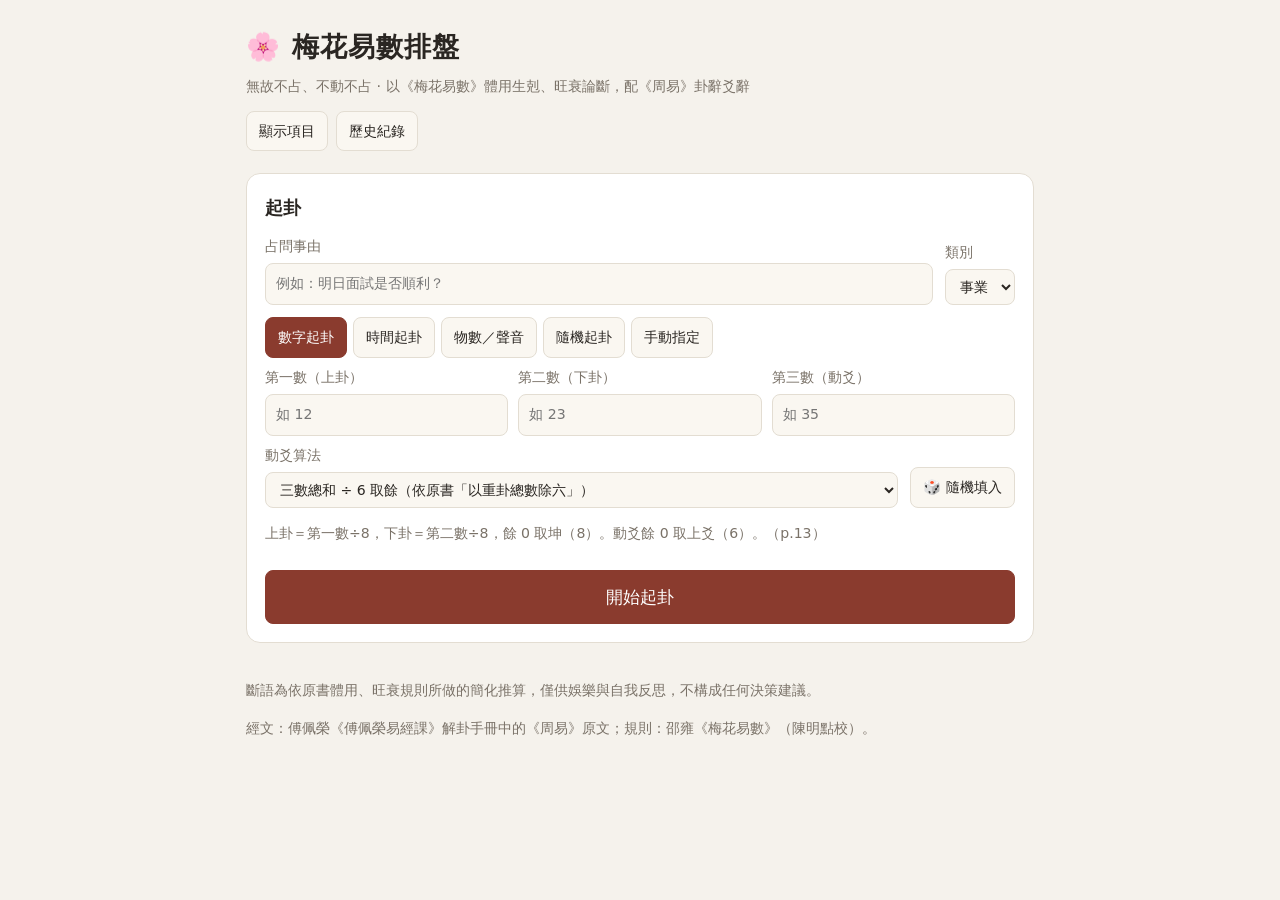
==== meihua/index.html @ 6103eda3 "Add 梅花易數 divination web app (meihua/) Static front-end with five casting methods (number, time/lunar" ====
<!DOCTYPE html>
<html lang="zh-TW">
<head>
  <meta charset="UTF-8">
  <meta name="viewport" content="width=device-width, initial-scale=1.0">
  <title>梅花易數排盤</title>
  <link rel="stylesheet" href="css/style.css">
</head>
<body>
  <header class="top">
    <div class="wrap">
      <h1>🌸 梅花易數排盤</h1>
      <p class="sub">無故不占、不動不占 · 以《梅花易數》體用生剋、旺衰論斷，配《周易》卦辭爻辭</p>
      <nav class="topnav">
        <button type="button" id="btn-prefs">顯示項目</button>
        <button type="button" id="btn-history">歷史紀錄</button>
        <button type="button" id="btn-account" hidden>帳號</button>
      </nav>
    </div>
  </header>

  <main class="wrap">
    <!-- 顯示項目 -->
    <section class="card" id="panel-prefs" hidden>
      <h2>顯示項目</h2>
      <p class="muted">勾選要在結果中顯示的內容，選擇會記在這個瀏覽器。</p>
      <div class="checks" id="prefs-checks"></div>
      <div class="row">
        <label>月令算法
          <select id="pref-monthMode">
            <option value="solar">依節氣（立春換寅月，預設）</option>
            <option value="lunar">依農曆月份（正月建寅）</option>
          </select>
        </label>
        <label class="inline"><input type="checkbox" id="pref-autosave"> 起卦後自動存入歷史紀錄</label>
      </div>
    </section>

    <!-- 起卦 -->
    <section class="card">
      <h2>起卦</h2>
      <div class="row">
        <label class="grow">占問事由
          <input id="question" type="text" maxlength="100" placeholder="例如：明日面試是否順利？">
        </label>
        <label>類別
          <select id="category">
            <option>事業</option><option>財運</option><option>感情</option><option>健康</option>
            <option>出行</option><option>學業</option><option>其他</option>
          </select>
        </label>
      </div>

      <div class="tabs" role="tablist" id="method-tabs"></div>
      <div id="method-form"></div>
      <p id="form-error" class="error" role="alert" hidden></p>
      <button type="button" id="btn-cast" class="primary">開始起卦</button>
    </section>

    <!-- 結果 -->
    <div id="result" aria-live="polite"></div>

    <!-- 歷史 -->
    <section class="card" id="panel-history" hidden>
      <h2>歷史紀錄</h2>
      <div class="row">
        <button type="button" id="hist-export">匯出 JSON</button>
        <button type="button" id="hist-clear" class="danger">清空本機紀錄</button>
        <button type="button" id="hist-upload" hidden>上傳本機紀錄到雲端</button>
        <span class="muted" id="hist-source"></span>
      </div>
      <ul class="history" id="history-list"></ul>
    </section>

    <!-- 帳號（Supabase，可選） -->
    <section class="card" id="panel-account" hidden>
      <h2>帳號與雲端同步</h2>
      <div id="account-body"></div>
    </section>
  </main>

  <footer class="wrap muted foot">
    <p>斷語為依原書體用、旺衰規則所做的簡化推算，僅供娛樂與自我反思，不構成任何決策建議。</p>
    <p>經文：傅佩榮《傅佩榮易經課》解卦手冊中的《周易》原文；規則：邵雍《梅花易數》（陳明點校）。</p>
  </footer>

  <script src="js/config.js"></script>
  <script src="js/data-zhouyi.js"></script>
  <script src="js/data-meihua.js"></script>
  <script src="js/core.js"></script>
  <script src="js/app.js"></script>
</body>
</html>
---- meihua/css/style.css ----
:root {
  --bg: #f5f2ec; --card: #ffffff; --ink: #2a2622; --muted: #7a7268; --line: #e3ddd2;
  --accent: #8a3b2e; --accent-ink: #ffffff; --moving: #c62828;
  --good: #2e7d4f; --warn: #b26a00; --bad: #b3261e; --soft: #faf7f1;
}
@media (prefers-color-scheme: dark) {
  :root:not([data-theme="light"]) {
    --bg: #1b1916; --card: #26231f; --ink: #ece6dc; --muted: #9d958a; --line: #3a352e;
    --accent: #d98a6a; --accent-ink: #1b1916; --moving: #ff6b6b;
    --good: #6fcf97; --warn: #f2b84b; --bad: #ff8a80; --soft: #2d2a25;
  }
}
* { box-sizing: border-box; }
body {
  margin: 0; background: var(--bg); color: var(--ink);
  font: 16px/1.7 "Noto Serif TC", "PingFang TC", "Microsoft JhengHei", system-ui, sans-serif;
}
.wrap { max-width: 820px; margin: 0 auto; padding: 0 16px; }
.top { padding: 24px 0 8px; }
h1 { margin: 0; font-size: 1.7rem; letter-spacing: .04em; }
h2 { margin: 0 0 12px; font-size: 1.15rem; }
h3 { margin: 16px 0 6px; font-size: 1rem; }
.sub { margin: 4px 0 12px; color: var(--muted); font-size: .9rem; }
.topnav { display: flex; gap: 8px; flex-wrap: wrap; }
.muted { color: var(--muted); font-size: .88rem; }
.foot { padding: 8px 16px 40px; }
.card { background: var(--card); border: 1px solid var(--line); border-radius: 14px; padding: 18px; margin: 14px 0; }
.row { display: flex; gap: 12px; flex-wrap: wrap; align-items: flex-end; margin: 8px 0; }
.grow { flex: 1 1 240px; }
label { display: flex; flex-direction: column; gap: 4px; font-size: .88rem; color: var(--muted); }
label.inline { flex-direction: row; align-items: center; gap: 8px; }
input[type=text], input[type=number], input[type=email], input[type=datetime-local], select {
  font: inherit; color: var(--ink); background: var(--soft); border: 1px solid var(--line);
  border-radius: 8px; padding: 8px 10px; min-width: 0; width: 100%;
}
input:focus, select:focus, button:focus-visible { outline: 2px solid var(--accent); outline-offset: 1px; }
button {
  font: inherit; font-size: .9rem; color: var(--ink); background: var(--soft); border: 1px solid var(--line);
  border-radius: 8px; padding: 7px 12px; cursor: pointer;
}
button:hover { border-color: var(--accent); }
button[aria-pressed="true"], button.active { background: var(--accent); color: var(--accent-ink); border-color: var(--accent); }
button.primary { width: 100%; margin-top: 10px; padding: 12px; font-size: 1.05rem; background: var(--accent); color: var(--accent-ink); border-color: var(--accent); }
button.danger { color: var(--bad); }
button:disabled { opacity: .5; cursor: default; }
.tabs { display: flex; gap: 6px; flex-wrap: wrap; margin: 12px 0 8px; }
.error { color: var(--bad); margin: 8px 0 0; }
.checks { display: grid; grid-template-columns: repeat(auto-fill, minmax(190px, 1fr)); gap: 6px 14px; margin: 10px 0; }
.checks label { flex-direction: row; align-items: center; gap: 8px; color: var(--ink); }
.grid3 { display: grid; grid-template-columns: repeat(3, 1fr); gap: 10px; }
@media (max-width: 520px) { .grid3 { gap: 6px; } .card { padding: 14px; } }

/* 卦象 */
.hexcard { background: var(--soft); border: 1px solid var(--line); border-radius: 12px; padding: 12px 10px; text-align: center; }
.hexcard .lab { font-size: .78rem; color: var(--muted); }
.hexcard .nm { margin-top: 6px; font-weight: 700; }
.hexcard .no { font-size: .78rem; color: var(--muted); }
.gua { display: flex; flex-direction: column; gap: 7px; margin: 10px auto 4px; max-width: 120px; }
.yao { display: flex; gap: 14%; height: 10px; position: relative; }
.yao .bar { flex: 1; background: var(--ink); border-radius: 2px; }
.yao.moving .bar { background: var(--moving); }
.yao .mark { position: absolute; right: -22px; top: -6px; font-style: normal; font-size: .7rem; color: var(--moving); font-weight: 700; }
.gua.sm { max-width: 90px; }

.headline { display: flex; flex-wrap: wrap; gap: 8px 14px; align-items: baseline; }
.headline .big { font-size: 1.4rem; font-weight: 700; }
.badge { display: inline-block; padding: 2px 10px; border-radius: 999px; font-size: .85rem; font-weight: 700; border: 1px solid currentColor; }
.good { color: var(--good); } .warn { color: var(--warn); } .bad { color: var(--bad); }
.steps { margin: 0; padding-left: 1.2rem; }
.steps li { margin: 2px 0; }

blockquote { margin: 6px 0; padding: 8px 12px; border-left: 3px solid var(--accent); background: var(--soft); border-radius: 0 8px 8px 0; }
blockquote small { color: var(--muted); display: block; }
.suppl { font-size: .75rem; color: var(--muted); }

table { border-collapse: collapse; width: 100%; font-size: .92rem; }
th, td { border-bottom: 1px solid var(--line); padding: 6px 8px; text-align: left; vertical-align: top; }
th { color: var(--muted); font-weight: 600; font-size: .82rem; }
td.num, th.num { text-align: right; font-variant-numeric: tabular-nums; }
.hl { background: var(--soft); font-weight: 700; }

.xiang-grid { display: grid; grid-template-columns: repeat(auto-fit, minmax(240px, 1fr)); gap: 10px; }
.xiang-grid > div { background: var(--soft); border: 1px solid var(--line); border-radius: 10px; padding: 10px 12px; font-size: .92rem; }

.history { list-style: none; margin: 10px 0 0; padding: 0; }
.history li { display: flex; gap: 10px; align-items: center; justify-content: space-between; border-bottom: 1px solid var(--line); padding: 8px 0; flex-wrap: wrap; }
.history .meta { font-size: .82rem; color: var(--muted); }
details { margin: 8px 0; }
summary { cursor: pointer; color: var(--muted); font-size: .9rem; }
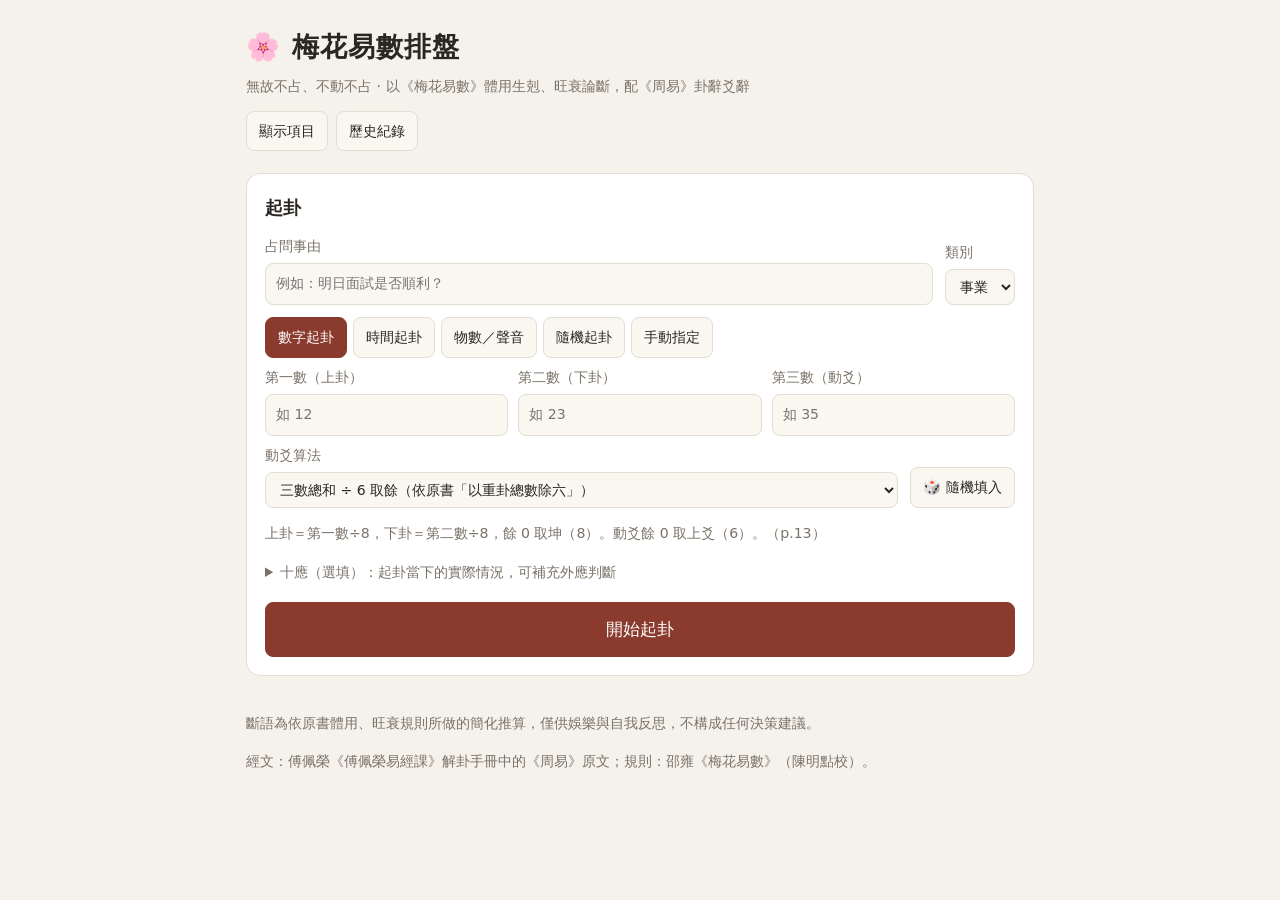
==== commit 4671cf49: "meihua: add 彖傳, verified text corrections, and 十應 - Add 彖傳 for all 64 hexagrams (Wikisource text; ch" ====
--- a/meihua/index.html
+++ b/meihua/index.html
@@ -53,6 +53,11 @@
 
       <div class="tabs" role="tablist" id="method-tabs"></div>
       <div id="method-form"></div>
+      <details id="ying-box">
+        <summary>十應（選填）：起卦當下的實際情況，可補充外應判斷</summary>
+        <div class="grid2" id="ying-fields"></div>
+        <p class="muted">依《梅花易數》十應（p.176-181）：以體卦為主，看外在事物屬何卦，再論生剋比和。日應會自動由日期算出，不必填。</p>
+      </details>
       <p id="form-error" class="error" role="alert" hidden></p>
       <button type="button" id="btn-cast" class="primary">開始起卦</button>
     </section>
--- a/meihua/css/style.css
+++ b/meihua/css/style.css
@@ -47,6 +47,7 @@
 .error { color: var(--bad); margin: 8px 0 0; }
 .checks { display: grid; grid-template-columns: repeat(auto-fill, minmax(190px, 1fr)); gap: 6px 14px; margin: 10px 0; }
 .checks label { flex-direction: row; align-items: center; gap: 8px; color: var(--ink); }
+.grid2 { display: grid; grid-template-columns: repeat(auto-fit, minmax(220px, 1fr)); gap: 10px; margin: 10px 0; }
 .grid3 { display: grid; grid-template-columns: repeat(3, 1fr); gap: 10px; }
 @media (max-width: 520px) { .grid3 { gap: 6px; } .card { padding: 14px; } }
 
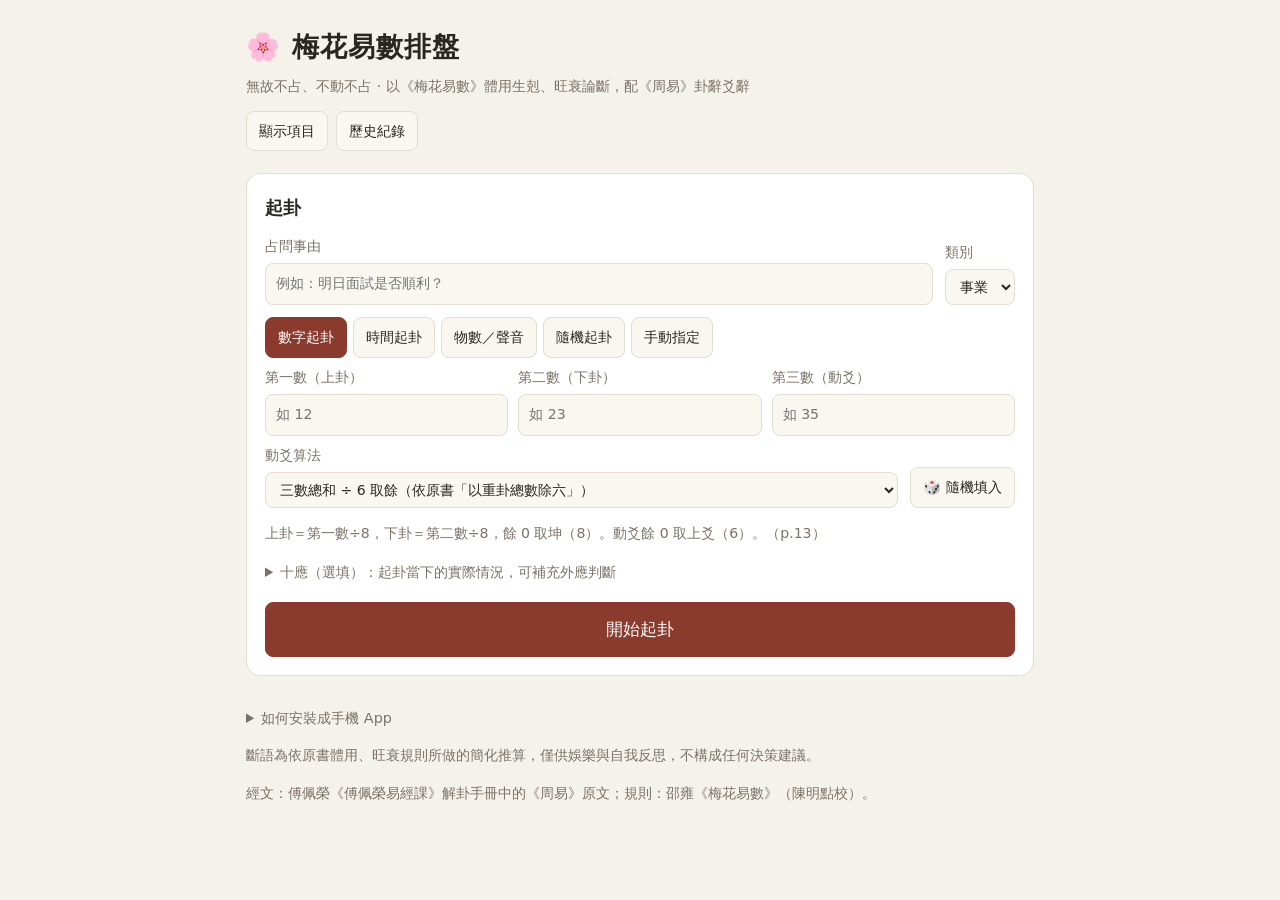
==== commit 230c244e: "meihua: make it an installable offline PWA and add Pages deploy workflow - manifest, service worker " ====
--- a/meihua/index.html
+++ b/meihua/index.html
@@ -2,7 +2,16 @@
 <html lang="zh-TW">
 <head>
   <meta charset="UTF-8">
-  <meta name="viewport" content="width=device-width, initial-scale=1.0">
+  <meta name="viewport" content="width=device-width, initial-scale=1.0, viewport-fit=cover">
+  <meta name="theme-color" content="#8a3b2e">
+  <meta name="description" content="梅花易數線上排盤：數字、時間、物數起卦，體用生剋、月令旺衰、十應，配《周易》卦辭爻辭與彖象。">
+  <link rel="manifest" href="manifest.webmanifest">
+  <link rel="icon" href="icons/favicon.svg" type="image/svg+xml">
+  <link rel="apple-touch-icon" href="icons/apple-touch-icon.png">
+  <meta name="apple-mobile-web-app-capable" content="yes">
+  <meta name="mobile-web-app-capable" content="yes">
+  <meta name="apple-mobile-web-app-title" content="梅花易數">
+  <meta name="apple-mobile-web-app-status-bar-style" content="black-translucent">
   <title>梅花易數排盤</title>
   <link rel="stylesheet" href="css/style.css">
 </head>
@@ -15,6 +24,7 @@
         <button type="button" id="btn-prefs">顯示項目</button>
         <button type="button" id="btn-history">歷史紀錄</button>
         <button type="button" id="btn-account" hidden>帳號</button>
+        <button type="button" id="btn-install" hidden>📲 安裝到手機</button>
       </nav>
     </div>
   </header>
@@ -85,6 +95,12 @@
   </main>
 
   <footer class="wrap muted foot">
+    <details>
+      <summary>如何安裝成手機 App</summary>
+      <p><strong>iPhone（Safari）</strong>：點下方「分享」按鈕 → 「加入主畫面」。<br>
+         <strong>Android（Chrome）</strong>：點右上角選單 → 「安裝應用程式」或「加到主畫面」，或直接按上方「安裝到手機」。<br>
+         安裝後會全螢幕開啟，沒有網路也能排盤；歷史紀錄存在手機本機（登入雲端則可同步）。</p>
+    </details>
     <p>斷語為依原書體用、旺衰規則所做的簡化推算，僅供娛樂與自我反思，不構成任何決策建議。</p>
     <p>經文：傅佩榮《傅佩榮易經課》解卦手冊中的《周易》原文；規則：邵雍《梅花易數》（陳明點校）。</p>
   </footer>
--- a/meihua/css/style.css
+++ b/meihua/css/style.css
@@ -11,19 +11,21 @@
   }
 }
 * { box-sizing: border-box; }
+html { -webkit-text-size-adjust: 100%; }
+button, summary, select, input { -webkit-tap-highlight-color: transparent; touch-action: manipulation; }
 body {
   margin: 0; background: var(--bg); color: var(--ink);
   font: 16px/1.7 "Noto Serif TC", "PingFang TC", "Microsoft JhengHei", system-ui, sans-serif;
 }
-.wrap { max-width: 820px; margin: 0 auto; padding: 0 16px; }
-.top { padding: 24px 0 8px; }
+.wrap { max-width: 820px; margin: 0 auto; padding: 0 max(16px, env(safe-area-inset-right)) 0 max(16px, env(safe-area-inset-left)); }
+.top { padding: calc(24px + env(safe-area-inset-top)) 0 8px; }
 h1 { margin: 0; font-size: 1.7rem; letter-spacing: .04em; }
 h2 { margin: 0 0 12px; font-size: 1.15rem; }
 h3 { margin: 16px 0 6px; font-size: 1rem; }
 .sub { margin: 4px 0 12px; color: var(--muted); font-size: .9rem; }
 .topnav { display: flex; gap: 8px; flex-wrap: wrap; }
 .muted { color: var(--muted); font-size: .88rem; }
-.foot { padding: 8px 16px 40px; }
+.foot { padding-top: 8px; padding-bottom: calc(40px + env(safe-area-inset-bottom)); }
 .card { background: var(--card); border: 1px solid var(--line); border-radius: 14px; padding: 18px; margin: 14px 0; }
 .row { display: flex; gap: 12px; flex-wrap: wrap; align-items: flex-end; margin: 8px 0; }
 .grow { flex: 1 1 240px; }
@@ -56,11 +58,11 @@
 .hexcard .lab { font-size: .78rem; color: var(--muted); }
 .hexcard .nm { margin-top: 6px; font-weight: 700; }
 .hexcard .no { font-size: .78rem; color: var(--muted); }
-.gua { display: flex; flex-direction: column; gap: 7px; margin: 10px auto 4px; max-width: 120px; }
+.gua { display: flex; flex-direction: column; gap: 7px; margin: 10px auto 4px; max-width: 120px; padding: 0 16px; }
 .yao { display: flex; gap: 14%; height: 10px; position: relative; }
 .yao .bar { flex: 1; background: var(--ink); border-radius: 2px; }
 .yao.moving .bar { background: var(--moving); }
-.yao .mark { position: absolute; right: -22px; top: -6px; font-style: normal; font-size: .7rem; color: var(--moving); font-weight: 700; }
+.yao .mark { position: absolute; right: -16px; top: -6px; font-style: normal; font-size: .7rem; color: var(--moving); font-weight: 700; }
 .gua.sm { max-width: 90px; }
 
 .headline { display: flex; flex-wrap: wrap; gap: 8px 14px; align-items: baseline; }
@@ -88,3 +90,11 @@
 .history .meta { font-size: .82rem; color: var(--muted); }
 details { margin: 8px 0; }
 summary { cursor: pointer; color: var(--muted); font-size: .9rem; }
+
+/* 手機：加大點擊區（至少約 44px） */
+@media (pointer: coarse) {
+  button, select, input[type=text], input[type=number], input[type=email], input[type=datetime-local] { min-height: 44px; }
+  .tabs button { flex: 1 1 auto; }
+  summary { padding: 8px 0; }
+}
+@media (display-mode: standalone) { body { overscroll-behavior-y: none; } }
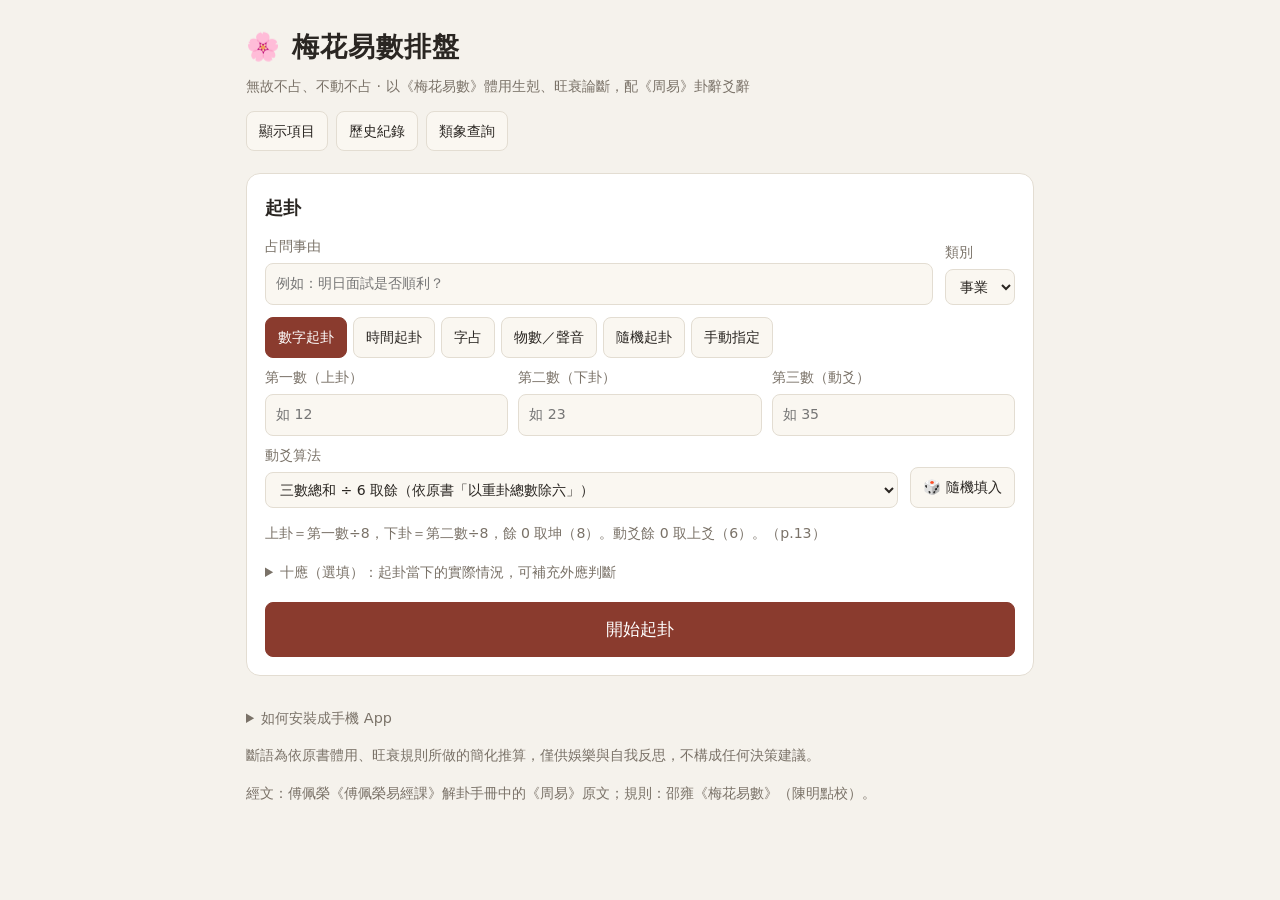
==== commit f0d3a909: "meihua: add 字占, 詳細卦應類象查詢, and Supabase code login + guide - 字占 (梅花易數 p.15-22): 1 char split strokes;" ====
--- a/meihua/index.html
+++ b/meihua/index.html
@@ -23,6 +23,7 @@
       <nav class="topnav">
         <button type="button" id="btn-prefs">顯示項目</button>
         <button type="button" id="btn-history">歷史紀錄</button>
+        <button type="button" id="btn-xiang">類象查詢</button>
         <button type="button" id="btn-account" hidden>帳號</button>
         <button type="button" id="btn-install" hidden>📲 安裝到手機</button>
       </nav>
@@ -75,6 +76,15 @@
     <!-- 結果 -->
     <div id="result" aria-live="polite"></div>
 
+    <!-- 類象查詢 -->
+    <section class="card" id="panel-xiang" hidden>
+      <h2>卦應類象查詢</h2>
+      <p class="muted">《梅花易數》卷三〈卦應〉（p.183-198）。起卦當下見到的事物，可以在這裡查它屬於哪一卦，用作「外應」。</p>
+      <label>搜尋（例如：魚、老人、酒、東北、紅）<input id="xiang-q" type="search" autocomplete="off" placeholder="輸入關鍵字，留空則看各卦全文"></label>
+      <div class="tabs" id="xiang-tabs" role="tablist"></div>
+      <div id="xiang-body"></div>
+    </section>
+
     <!-- 歷史 -->
     <section class="card" id="panel-history" hidden>
       <h2>歷史紀錄</h2>
@@ -108,6 +118,7 @@
   <script src="js/config.js"></script>
   <script src="js/data-zhouyi.js"></script>
   <script src="js/data-meihua.js"></script>
+  <script src="js/data-guaying.js"></script>
   <script src="js/core.js"></script>
   <script src="js/app.js"></script>
 </body>
--- a/meihua/css/style.css
+++ b/meihua/css/style.css
@@ -98,3 +98,14 @@
   summary { padding: 8px 0; }
 }
 @media (display-mode: standalone) { body { overscroll-behavior-y: none; } }
+
+textarea { font: inherit; color: var(--ink); background: var(--soft); border: 1px solid var(--line); border-radius: 8px; padding: 8px 10px; width: 100%; resize: vertical; }
+.tone-row { display: flex; align-items: center; gap: 10px; flex-wrap: wrap; padding: 6px 0; border-bottom: 1px solid var(--line); }
+.tone-char { font-size: 1.4rem; font-weight: 700; min-width: 2rem; }
+label.tone { color: var(--ink); }
+
+.xdl { margin: 6px 0 12px; display: grid; grid-template-columns: max-content 1fr; gap: 4px 12px; font-size: .92rem; }
+.xdl dt { color: var(--muted); font-weight: 600; }
+.xdl dd { margin: 0; }
+mark { background: color-mix(in srgb, var(--accent) 25%, transparent); color: inherit; border-radius: 3px; padding: 0 2px; }
+input[type=search] { font: inherit; color: var(--ink); background: var(--soft); border: 1px solid var(--line); border-radius: 8px; padding: 8px 10px; width: 100%; }
